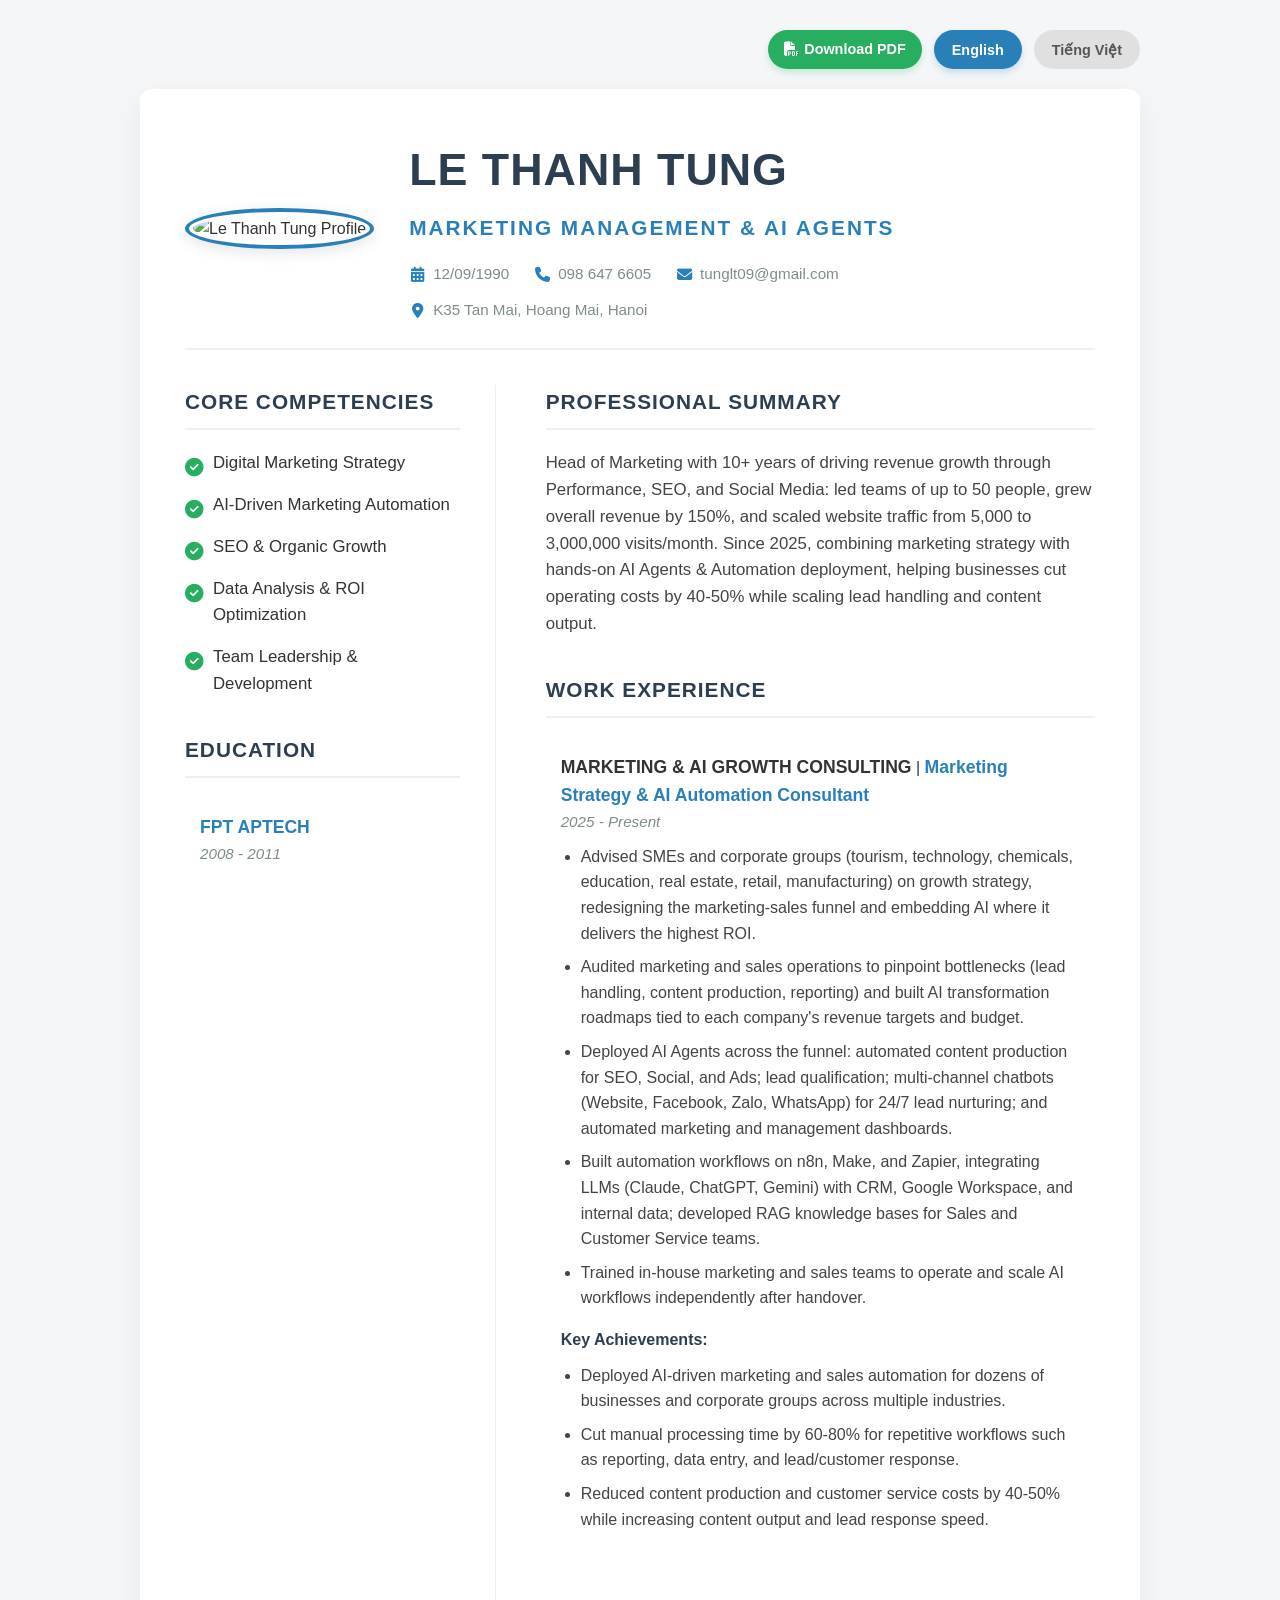
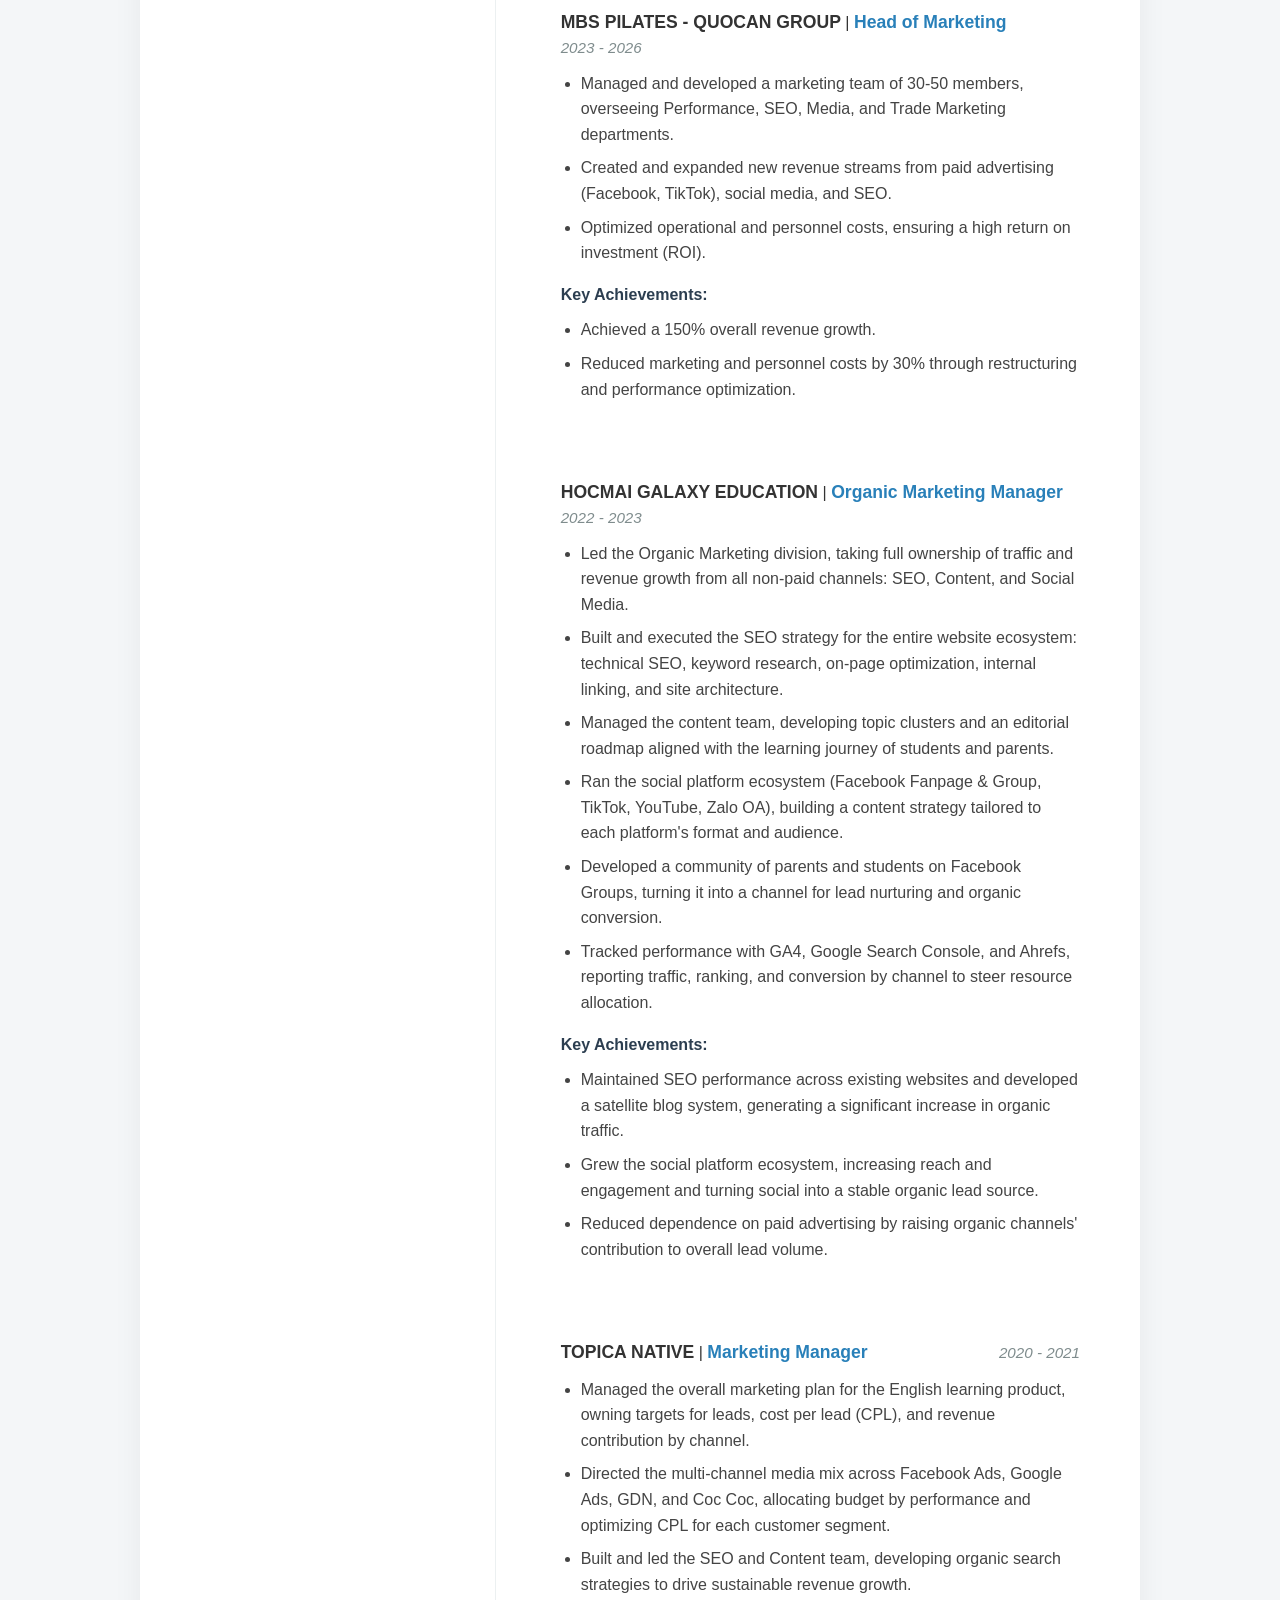
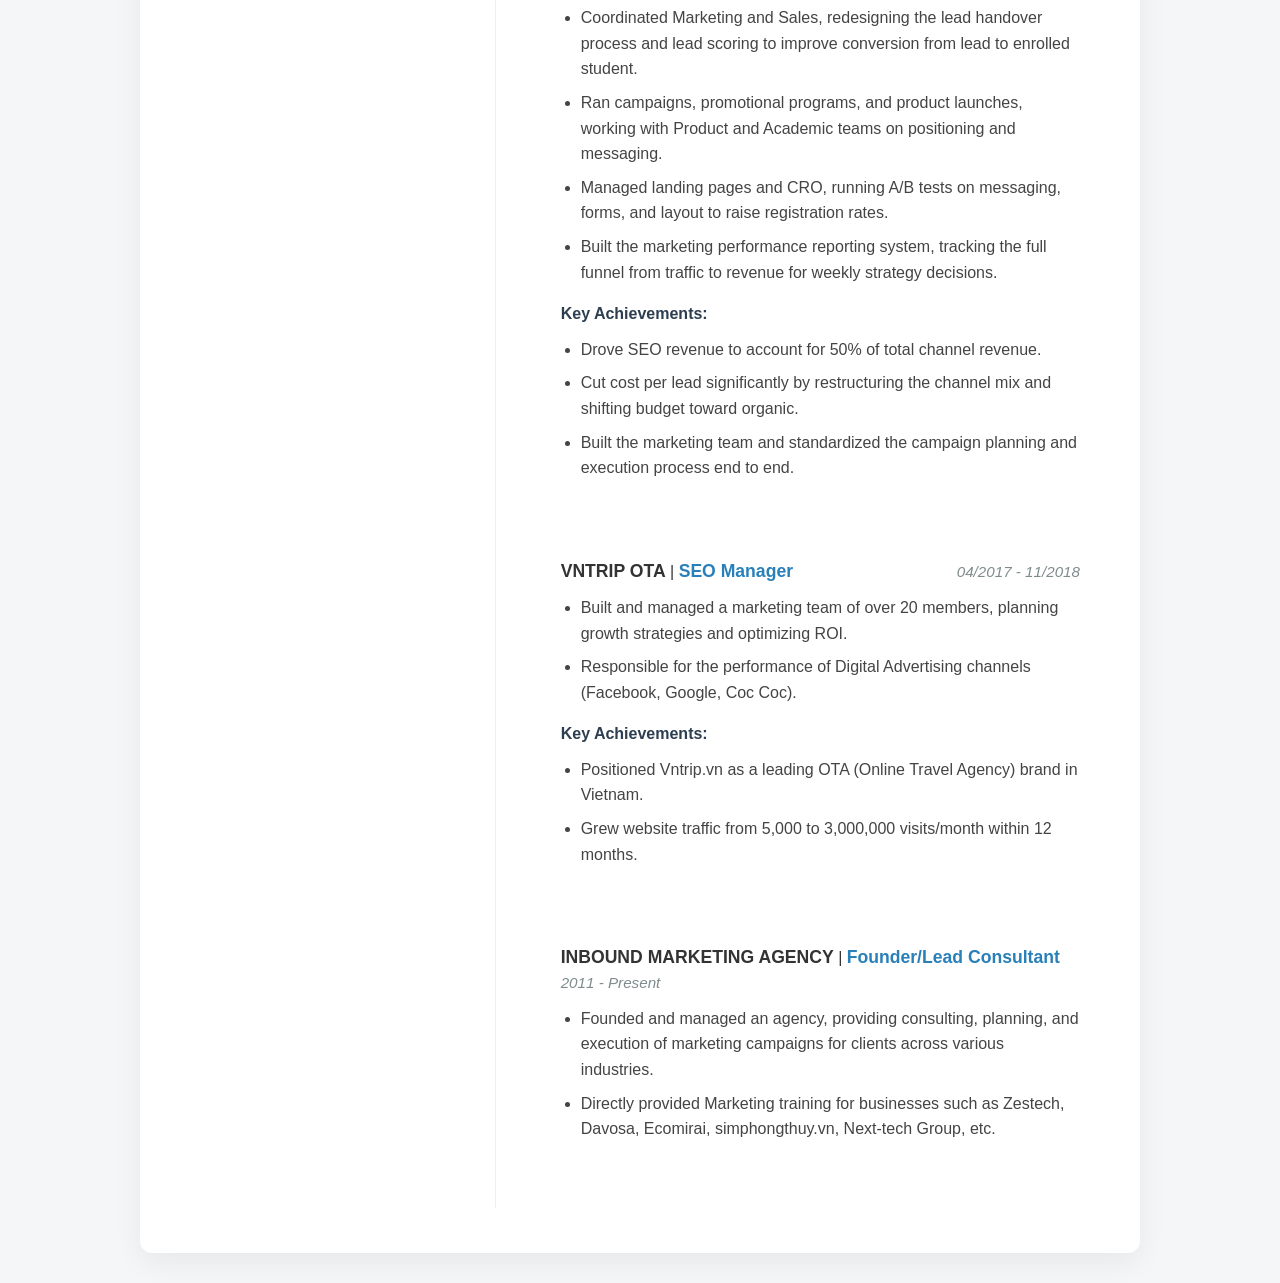
==== index.html @ e9c4f75f "Initial commit: CV website (EN/VI) with PDF download" ====
<!DOCTYPE html>
<html lang="en">
<head>
    <meta charset="UTF-8">
    <meta name="viewport" content="width=device-width, initial-scale=1.0">
    <title>Resume - Le Thanh Tung</title>
    <link rel="stylesheet" href="styles.css">
    <link rel="stylesheet" href="https://cdnjs.cloudflare.com/ajax/libs/font-awesome/6.4.0/css/all.min.css">
</head>
<body>

<div class="lang-switch">
    <a id="btn-pdf" href="CV_LeThanhTung_EN.pdf" download class="pdf-download-btn"><i class="fa-solid fa-file-pdf"></i> <span data-i18n="download_pdf">Download PDF</span></a>
    <button id="btn-en" class="active" onclick="setLanguage('en')">English</button>
    <button id="btn-vi" onclick="setLanguage('vi')">Tiếng Việt</button>
</div>

<div class="container">
    <header>
        <div class="header-content">
            <div class="profile-pic-container">
                <img src="profile.jpg" alt="Le Thanh Tung Profile" class="profile-pic">
            </div>
            <div class="header-text">
                <h1 data-i18n="name">Le Thanh Tung</h1>
                <div class="title" data-i18n="job_title">MARKETING MANAGEMENT & AI AGENTS</div>
                <div class="contact-info">
                    <span><i class="fa-solid fa-calendar-days"></i> 12/09/1990</span>
                    <span><i class="fa-solid fa-phone"></i> 098 647 6605</span>
                    <span><i class="fa-solid fa-envelope"></i> tunglt09@gmail.com</span>
                    <span><i class="fa-solid fa-location-dot"></i> <span data-i18n="address">K35 Tan Mai, Hoang Mai, Hanoi</span></span>
                </div>
            </div>
        </div>
    </header>

    <div class="main-body">
        <aside class="sidebar">
            <section class="section-block">
                <h2 data-i18n="core_competencies">Core Competencies</h2>
                <div class="competencies-grid">
                    <div data-i18n="comp_2">Digital Marketing Strategy</div>
                    <div data-i18n="comp_1">AI-Driven Marketing Automation</div>
                    <div data-i18n="comp_3">SEO & Organic Growth</div>
                    <div data-i18n="comp_4">Data Analysis & ROI Optimization</div>
                    <div data-i18n="comp_5">Team Leadership & Development</div>
                </div>
            </section>
            <section class="section-block">
                <h2 data-i18n="education">Education</h2>
                <div class="job-entry">
                    <div class="job-header-vertical">
                        <span class="company-name" style="color: #2980b9;">FPT APTECH</span><br>
                        <span class="date">2008 - 2011</span>
                    </div>
                </div>
            </section>
        </aside>

        <main class="content">
            <section class="section-block">
                <h2 data-i18n="summary_title">Professional Summary</h2>
                <p data-i18n="summary_text" class="summary-p">Head of Marketing with 10+ years of driving revenue growth through Performance, SEO, and Social Media: led teams of up to 50 people, grew overall revenue by 150%, and scaled website traffic from 5,000 to 3,000,000 visits/month. Since 2025, combining marketing strategy with hands-on AI Agents & Automation deployment, helping businesses cut operating costs by 40-50% while scaling lead handling and content output.</p>
            </section>

            <section class="section-block">
                <h2 data-i18n="exp_title">Work Experience</h2>

                <div class="job-entry">
                    <div class="job-header">
                        <div><span class="company-name">MARKETING &amp; AI GROWTH CONSULTING</span> | <span class="job-title" data-i18n="job6_title">Marketing Strategy & AI Automation Consultant</span></div>
                        <div class="date" data-i18n="job6_date">2025 - Present</div>
                    </div>
                    <ul>
                        <li data-i18n="job6_desc1">Advised SMEs and corporate groups (tourism, technology, chemicals, education, real estate, retail, manufacturing) on growth strategy, redesigning the marketing-sales funnel and embedding AI where it delivers the highest ROI.</li>
                        <li data-i18n="job6_desc2">Audited marketing and sales operations to pinpoint bottlenecks (lead handling, content production, reporting) and built AI transformation roadmaps tied to each company's revenue targets and budget.</li>
                        <li data-i18n="job6_desc3">Deployed AI Agents across the funnel: automated content production for SEO, Social, and Ads; lead qualification; multi-channel chatbots (Website, Facebook, Zalo, WhatsApp) for 24/7 lead nurturing; and automated marketing and management dashboards.</li>
                        <li data-i18n="job6_desc4">Built automation workflows on n8n, Make, and Zapier, integrating LLMs (Claude, ChatGPT, Gemini) with CRM, Google Workspace, and internal data; developed RAG knowledge bases for Sales and Customer Service teams.</li>
                        <li data-i18n="job6_desc5">Trained in-house marketing and sales teams to operate and scale AI workflows independently after handover.</li>
                    </ul>
                    <div class="achievements" data-i18n="achievements">Key Achievements:</div>
                    <ul>
                        <li data-i18n="job6_ach1">Deployed AI-driven marketing and sales automation for dozens of businesses and corporate groups across multiple industries.</li>
                        <li data-i18n="job6_ach2">Cut manual processing time by 60-80% for repetitive workflows such as reporting, data entry, and lead/customer response.</li>
                        <li data-i18n="job6_ach3">Reduced content production and customer service costs by 40-50% while increasing content output and lead response speed.</li>
                    </ul>
                </div>

                <div class="job-entry">
                    <div class="job-header">
                        <div><span class="company-name">MBS PILATES - QUOCAN GROUP</span> | <span class="job-title" data-i18n="job1_title">Head of Marketing</span></div>
                        <div class="date">2023 - 2026</div>
                    </div>
                    <ul>
                        <li data-i18n="job1_desc1">Managed and developed a marketing team of 30-50 members, overseeing Performance, SEO, Media, and Trade Marketing departments.</li>
                        <li data-i18n="job1_desc2">Created and expanded new revenue streams from paid advertising (Facebook, TikTok), social media, and SEO.</li>
                        <li data-i18n="job1_desc3">Optimized operational and personnel costs, ensuring a high return on investment (ROI).</li>
                    </ul>
                    <div class="achievements" data-i18n="achievements">Key Achievements:</div>
                    <ul>
                        <li data-i18n="job1_ach1">Achieved a 150% overall revenue growth.</li>
                        <li data-i18n="job1_ach2">Reduced marketing and personnel costs by 30% through restructuring and performance optimization.</li>
                    </ul>
                </div>

                <div class="job-entry">
                    <div class="job-header">
                        <div><span class="company-name">HOCMAI GALAXY EDUCATION</span> | <span class="job-title" data-i18n="job2_title">Organic Marketing Manager</span></div>
                        <div class="date">2022 - 2023</div>
                    </div>
                    <ul>
                        <li data-i18n="job2_desc1">Led the Organic Marketing division, taking full ownership of traffic and revenue growth from all non-paid channels: SEO, Content, and Social Media.</li>
                        <li data-i18n="job2_desc2">Built and executed the SEO strategy for the entire website ecosystem: technical SEO, keyword research, on-page optimization, internal linking, and site architecture.</li>
                        <li data-i18n="job2_desc3">Managed the content team, developing topic clusters and an editorial roadmap aligned with the learning journey of students and parents.</li>
                        <li data-i18n="job2_desc4">Ran the social platform ecosystem (Facebook Fanpage & Group, TikTok, YouTube, Zalo OA), building a content strategy tailored to each platform's format and audience.</li>
                        <li data-i18n="job2_desc5">Developed a community of parents and students on Facebook Groups, turning it into a channel for lead nurturing and organic conversion.</li>
                        <li data-i18n="job2_desc6">Tracked performance with GA4, Google Search Console, and Ahrefs, reporting traffic, ranking, and conversion by channel to steer resource allocation.</li>
                    </ul>
                    <div class="achievements" data-i18n="achievements">Key Achievements:</div>
                    <ul>
                        <li data-i18n="job2_ach1">Maintained SEO performance across existing websites and developed a satellite blog system, generating a significant increase in organic traffic.</li>
                        <li data-i18n="job2_ach2">Grew the social platform ecosystem, increasing reach and engagement and turning social into a stable organic lead source.</li>
                        <li data-i18n="job2_ach3">Reduced dependence on paid advertising by raising organic channels' contribution to overall lead volume.</li>
                    </ul>
                </div>

                <div class="job-entry">
                    <div class="job-header">
                        <div><span class="company-name">TOPICA NATIVE</span> | <span class="job-title" data-i18n="job5_title">Marketing Manager</span></div>
                        <div class="date">2020 - 2021</div>
                    </div>
                    <ul>
                        <li data-i18n="job5_desc1">Managed the overall marketing plan for the English learning product, owning targets for leads, cost per lead (CPL), and revenue contribution by channel.</li>
                        <li data-i18n="job5_desc2">Directed the multi-channel media mix across Facebook Ads, Google Ads, GDN, and Coc Coc, allocating budget by performance and optimizing CPL for each customer segment.</li>
                        <li data-i18n="job5_desc3">Built and led the SEO and Content team, developing organic search strategies to drive sustainable revenue growth.</li>
                        <li data-i18n="job5_desc4">Coordinated Marketing and Sales, redesigning the lead handover process and lead scoring to improve conversion from lead to enrolled student.</li>
                        <li data-i18n="job5_desc5">Ran campaigns, promotional programs, and product launches, working with Product and Academic teams on positioning and messaging.</li>
                        <li data-i18n="job5_desc6">Managed landing pages and CRO, running A/B tests on messaging, forms, and layout to raise registration rates.</li>
                        <li data-i18n="job5_desc7">Built the marketing performance reporting system, tracking the full funnel from traffic to revenue for weekly strategy decisions.</li>
                    </ul>
                    <div class="achievements" data-i18n="achievements">Key Achievements:</div>
                    <ul>
                        <li data-i18n="job5_ach1">Drove SEO revenue to account for 50% of total channel revenue.</li>
                        <li data-i18n="job5_ach2">Cut cost per lead significantly by restructuring the channel mix and shifting budget toward organic.</li>
                        <li data-i18n="job5_ach3">Built the marketing team and standardized the campaign planning and execution process end to end.</li>
                    </ul>
                </div>

                <div class="job-entry">
                    <div class="job-header">
                        <div><span class="company-name">VNTRIP OTA</span> | <span class="job-title" data-i18n="job3_title">SEO Manager</span></div>
                        <div class="date">04/2017 - 11/2018</div>
                    </div>
                    <ul>
                        <li data-i18n="job3_desc1">Built and managed a marketing team of over 20 members, planning growth strategies and optimizing ROI.</li>
                        <li data-i18n="job3_desc2">Responsible for the performance of Digital Advertising channels (Facebook, Google, Coc Coc).</li>
                    </ul>
                    <div class="achievements" data-i18n="achievements">Key Achievements:</div>
                    <ul>
                        <li data-i18n="job3_ach2">Positioned Vntrip.vn as a leading OTA (Online Travel Agency) brand in Vietnam.</li>
                        <li data-i18n="job3_ach3">Grew website traffic from 5,000 to 3,000,000 visits/month within 12 months.</li>
                    </ul>
                </div>

                <div class="job-entry">
                    <div class="job-header">
                        <div><span class="company-name">INBOUND MARKETING AGENCY</span> | <span class="job-title" data-i18n="job4_title">Founder/Lead Consultant</span></div>
                        <div class="date" data-i18n="job4_date">2011 - Present</div>
                    </div>
                    <ul>
                        <li data-i18n="job4_desc1">Founded and managed an agency, providing consulting, planning, and execution of marketing campaigns for clients across various industries.</li>
                        <li data-i18n="job4_desc2">Directly provided Marketing training for businesses such as Zestech, Davosa, Ecomirai, simphongthuy.vn, Next-tech Group, etc.</li>
                    </ul>
                </div>


            </section>
        </main>
    </div>
</div>

<script src="script.js"></script>
</body>
</html>
---- styles.css ----
/* styles.css */
@import url('https://fonts.googleapis.com/css2?family=Segoe+UI:wght@400;600;700&display=swap');

:root {
    --primary-color: #2c3e50;
    --accent-color: #2980b9;
    --text-color: #333;
    --light-text: #7f8c8d;
    --bg-color: #f4f6f8;
    --card-bg: #fff;
    --border-color: #ecf0f1;
}

body {
    font-family: 'Segoe UI', Tahoma, Geneva, Verdana, sans-serif;
    line-height: 1.6;
    color: var(--text-color);
    max-width: 1000px;
    margin: 0 auto;
    padding: 30px;
    background-color: var(--bg-color);
}

.lang-switch {
    display: flex;
    justify-content: flex-end;
    margin-bottom: 20px;
    gap: 12px;
}

.lang-switch button {
    background-color: #e0e0e0;
    border: none;
    padding: 8px 18px;
    border-radius: 20px;
    cursor: pointer;
    font-weight: 600;
    font-size: 0.9em;
    color: #555;
    transition: all 0.3s ease;
}

.lang-switch button:hover {
    background-color: #d0d0d0;
}

.lang-switch button.active {
    background-color: var(--accent-color);
    color: white;
    box-shadow: 0 4px 6px rgba(41, 128, 185, 0.2);
}

.pdf-download-btn {
    background-color: #27ae60;
    color: white;
    border: none;
    padding: 8px 16px;
    border-radius: 20px;
    font-weight: 600;
    font-size: 0.9em;
    text-decoration: none;
    display: inline-flex;
    align-items: center;
    gap: 6px;
    transition: all 0.3s ease;
    box-shadow: 0 4px 6px rgba(39, 174, 96, 0.2);
}

.pdf-download-btn:hover {
    background-color: #219653;
    transform: translateY(-1px);
}

.container {
    background-color: var(--card-bg);
    padding: 45px;
    border-radius: 12px;
    box-shadow: 0 10px 30px rgba(0,0,0,0.06);
}

header {
    border-bottom: 2px solid var(--border-color);
    padding-bottom: 25px;
    margin-bottom: 35px;
}

.header-content {
    display: flex;
    align-items: center;
    gap: 35px;
}

.profile-pic-container {
    flex-shrink: 0;
}

.profile-pic {
    width: 160px;
    height: 160px;
    border-radius: 50%;
    object-fit: cover;
    border: 4px solid var(--accent-color);
    padding: 4px;
    box-shadow: 0 4px 15px rgba(0,0,0,0.1);
}

.header-text {
    flex-grow: 1;
}

h1 {
    color: var(--primary-color);
    font-size: 2.8em;
    margin: 0 0 5px 0;
    text-transform: uppercase;
    letter-spacing: 1px;
}

.title {
    font-size: 1.3em;
    color: var(--accent-color);
    font-weight: bold;
    letter-spacing: 2px;
    margin-bottom: 18px;
}

.contact-info {
    display: flex;
    flex-wrap: wrap;
    gap: 12px 25px;
    font-size: 0.95em;
    color: var(--light-text);
}

.contact-info span {
    display: flex;
    align-items: center;
}

.contact-info span i {
    color: var(--accent-color);
    margin-right: 8px;
    width: 16px;
    text-align: center;
}

.main-body {
    display: flex;
    gap: 50px;
}

.sidebar {
    flex: 1;
    min-width: 250px;
    border-right: 1px solid var(--border-color);
    padding-right: 35px;
}

.content {
    flex: 2;
}

h2 {
    color: var(--primary-color);
    border-bottom: 2px solid var(--border-color);
    padding-bottom: 10px;
    margin-top: 0;
    margin-bottom: 20px;
    font-size: 1.3em;
    text-transform: uppercase;
    letter-spacing: 1px;
}

.section-block {
    margin-bottom: 35px;
}

.summary-p {
    font-size: 1.05em;
    color: #444;
}

.job-entry {
    margin-bottom: 30px;
    position: relative;
    padding: 15px;
    border-radius: 8px;
    transition: background-color 0.3s ease, transform 0.2s ease;
}

.job-entry:hover {
    background-color: #f8fafc;
    transform: translateX(5px);
}

.job-header {
    display: flex;
    justify-content: space-between;
    align-items: baseline;
    margin-bottom: 8px;
    flex-wrap: wrap;
}

.job-title {
    font-weight: bold;
    font-size: 1.1em;
    color: var(--accent-color);
}

.company-name {
    font-weight: bold;
    font-size: 1.1em;
    color: var(--text-color);
}

.date {
    font-style: italic;
    color: var(--light-text);
    font-size: 0.95em;
    font-weight: 500;
}

ul {
    margin-top: 10px;
    padding-left: 20px;
}

li {
    margin-bottom: 8px;
    color: #444;
}

.competencies-grid {
    display: flex;
    flex-direction: column;
    gap: 15px;
}

.competencies-grid div {
    position: relative;
    padding-left: 28px;
    color: var(--text-color);
    font-weight: 500;
    font-size: 1.05em;
}

.competencies-grid div::before {
    content: '\f058'; 
    font-family: 'Font Awesome 6 Free';
    font-weight: 900;
    position: absolute;
    left: 0;
    top: 3px;
    color: #27ae60;
    font-size: 1.1em;
}

.achievements {
    font-weight: bold;
    margin-top: 15px;
    color: var(--primary-color);
}

@media (max-width: 768px) {
    .main-body {
        flex-direction: column;
    }
    .sidebar {
        border-right: none;
        padding-right: 0;
        border-bottom: 1px solid var(--border-color);
        padding-bottom: 20px;
        margin-bottom: 20px;
    }
    .header-content {
        flex-direction: column;
        text-align: center;
    }
    .contact-info {
        justify-content: center;
    }
}

@media print {
    @page {
        size: A4 portrait;
        margin: 12mm 14mm 12mm 14mm;
    }

    * {
        box-sizing: border-box;
        -webkit-print-color-adjust: exact !important;
        print-color-adjust: exact !important;
    }

    body {
        background: #ffffff !important;
        padding: 0 !important;
        margin: 0 !important;
        max-width: 100% !important;
        font-size: 9.1pt;
        line-height: 1.4;
        color: #2d3748;
    }

    .lang-switch {
        display: none !important;
    }

    .container {
        box-shadow: none !important;
        padding: 0 !important;
        border-radius: 0 !important;
        background: transparent !important;
    }

    header {
        display: flex !important;
        align-items: center !important;
        gap: 22px !important;
        padding-bottom: 14px !important;
        border-bottom: 2.5px solid #2980b9 !important;
        margin-bottom: 14px !important;
    }

    .header-content {
        display: flex !important;
        flex-direction: row !important;
        align-items: center !important;
        text-align: left !important;
        gap: 22px !important;
        width: 100% !important;
    }

    .profile-pic {
        width: 82px !important;
        height: 82px !important;
        border-radius: 50% !important;
        border: 3px solid #2980b9 !important;
        padding: 2px !important;
        box-shadow: none !important;
        flex-shrink: 0 !important;
    }

    h1 {
        font-size: 20pt !important;
        font-weight: 700 !important;
        color: #1a365d !important;
        margin: 0 0 2px 0 !important;
        letter-spacing: 0.5px !important;
    }

    .title {
        font-size: 10.5pt !important;
        font-weight: 700 !important;
        color: #2980b9 !important;
        letter-spacing: 1.2px !important;
        margin-bottom: 6px !important;
    }

    .contact-info {
        display: flex !important;
        flex-wrap: wrap !important;
        gap: 4px 18px !important;
        font-size: 8.8pt !important;
        color: #4a5568 !important;
        justify-content: flex-start !important;
    }

    .contact-info span {
        display: inline-flex !important;
        align-items: center !important;
    }

    .contact-info i {
        color: #2980b9 !important;
        margin-right: 6px !important;
        font-size: 9pt !important;
    }

    .main-body {
        display: flex !important;
        flex-direction: row !important;
        gap: 22px !important;
    }

    .sidebar {
        flex: 0 0 195px !important;
        min-width: 195px !important;
        border-right: 1px solid #ecf0f1 !important;
        padding-right: 18px !important;
        border-bottom: none !important;
        padding-bottom: 0 !important;
        margin-bottom: 0 !important;
    }

    .content {
        flex: 1 !important;
    }

    h2 {
        font-size: 10.5pt !important;
        font-weight: 700 !important;
        color: #1a365d !important;
        letter-spacing: 0.8px !important;
        border-bottom: 1.5px solid #2980b9 !important;
        padding-bottom: 3px !important;
        margin: 0 0 8px 0 !important;
    }

    .section-block {
        margin-bottom: 14px !important;
    }

    .summary-p {
        margin: 0 !important;
        font-size: 8.9pt !important;
        line-height: 1.4 !important;
        color: #334155 !important;
        text-align: justify !important;
    }

    .job-entry {
        margin-bottom: 11px !important;
        padding: 0 !important;
        break-inside: avoid !important;
        page-break-inside: avoid !important;
        background: transparent !important;
        transform: none !important;
    }

    .job-entry:hover {
        background-color: transparent !important;
        transform: none !important;
    }

    .job-header {
        display: flex !important;
        justify-content: space-between !important;
        align-items: baseline !important;
        margin-bottom: 3px !important;
        padding-bottom: 2px !important;
        border-bottom: 1px dashed #e2e8f0 !important;
    }

    .company-name {
        font-weight: 700 !important;
        font-size: 9.3pt !important;
        color: #0f172a !important;
    }

    .job-title {
        font-weight: 600 !important;
        font-size: 9.1pt !important;
        color: #2563eb !important;
    }

    .date {
        font-size: 8.5pt !important;
        color: #64748b !important;
        font-style: italic !important;
        font-weight: 500 !important;
        white-space: nowrap !important;
    }

    ul {
        margin: 3px 0 3px 0 !important;
        padding-left: 17px !important;
    }

    li {
        font-size: 8.6pt !important;
        line-height: 1.38 !important;
        margin-bottom: 2.5px !important;
        color: #334155 !important;
    }

    .achievements {
        font-size: 8.6pt !important;
        font-weight: 700 !important;
        color: #1e293b !important;
        margin-top: 4px !important;
        margin-bottom: 2px !important;
    }

    .competencies-grid {
        gap: 6px !important;
    }

    .competencies-grid div {
        font-size: 8.6pt !important;
        padding-left: 20px !important;
        line-height: 1.3 !important;
        font-weight: 600 !important;
    }

    .competencies-grid div::before {
        font-size: 9pt !important;
        top: 2px !important;
    }
}
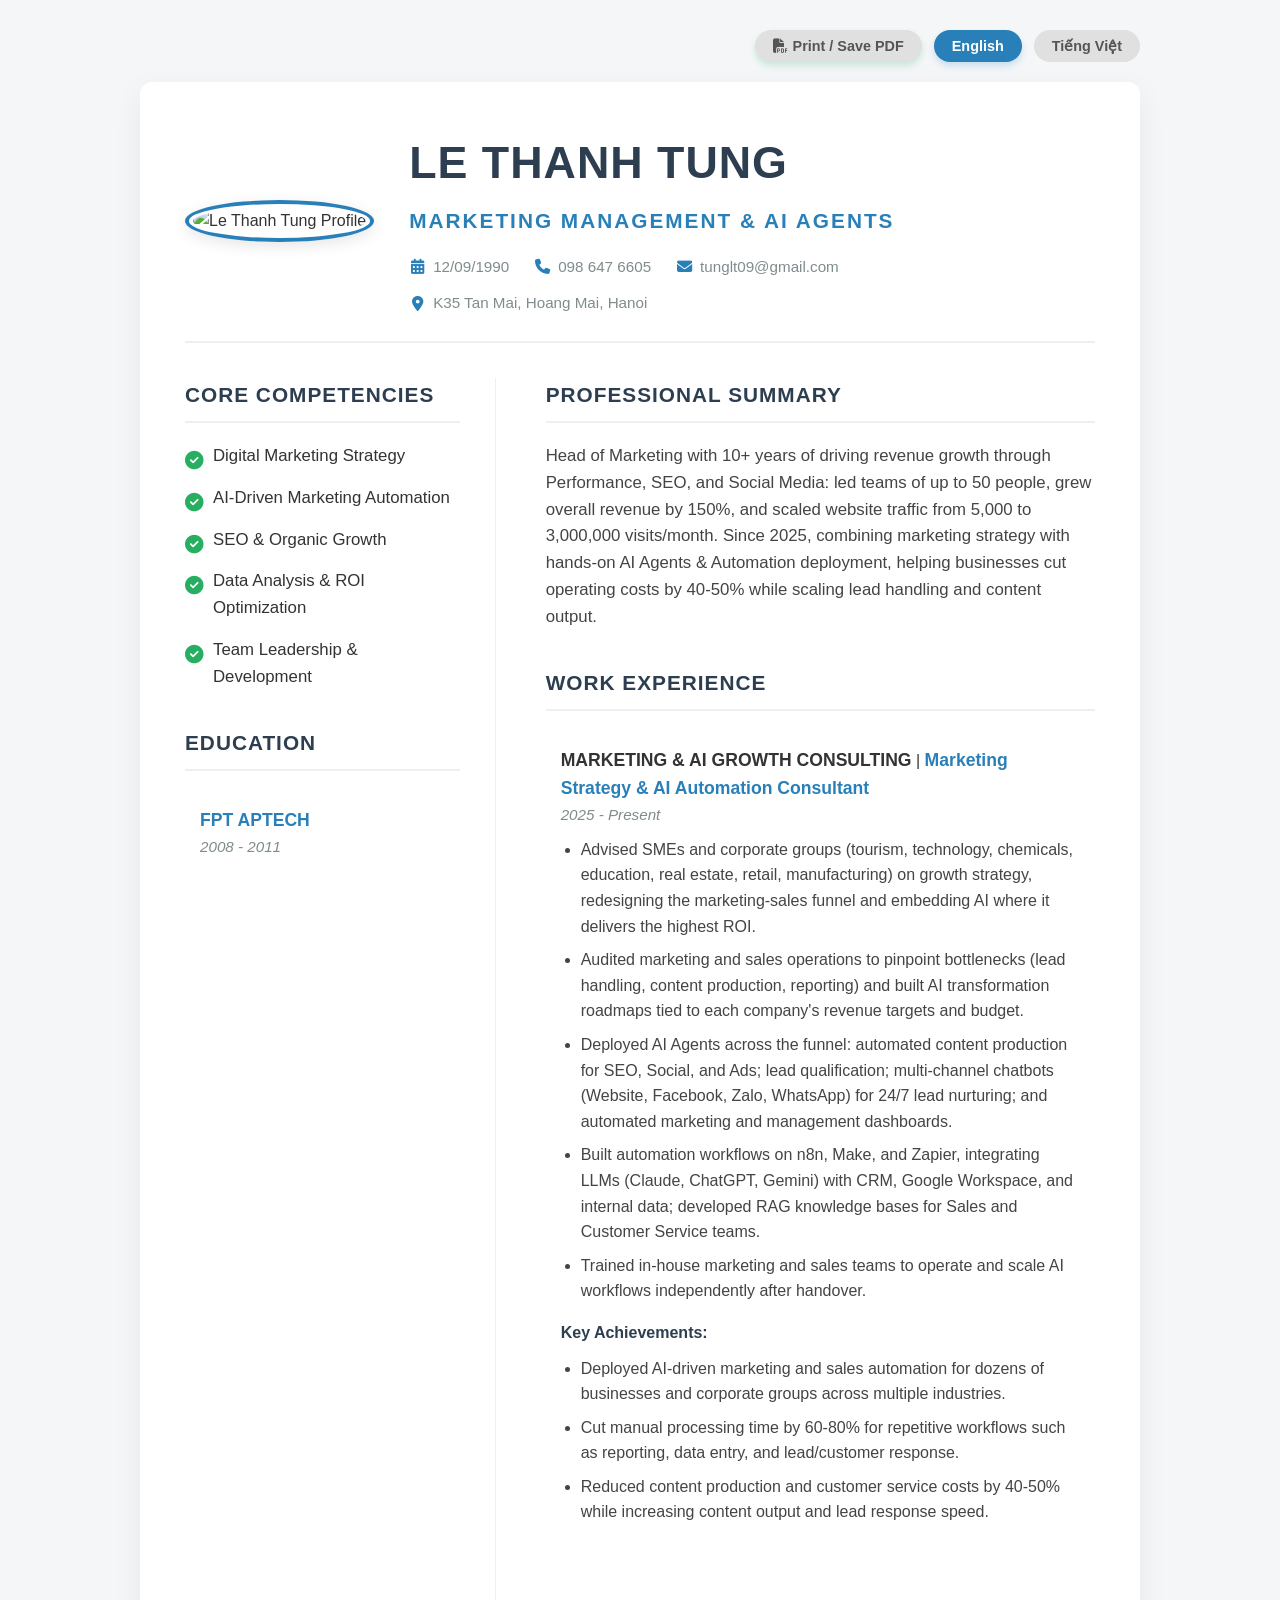
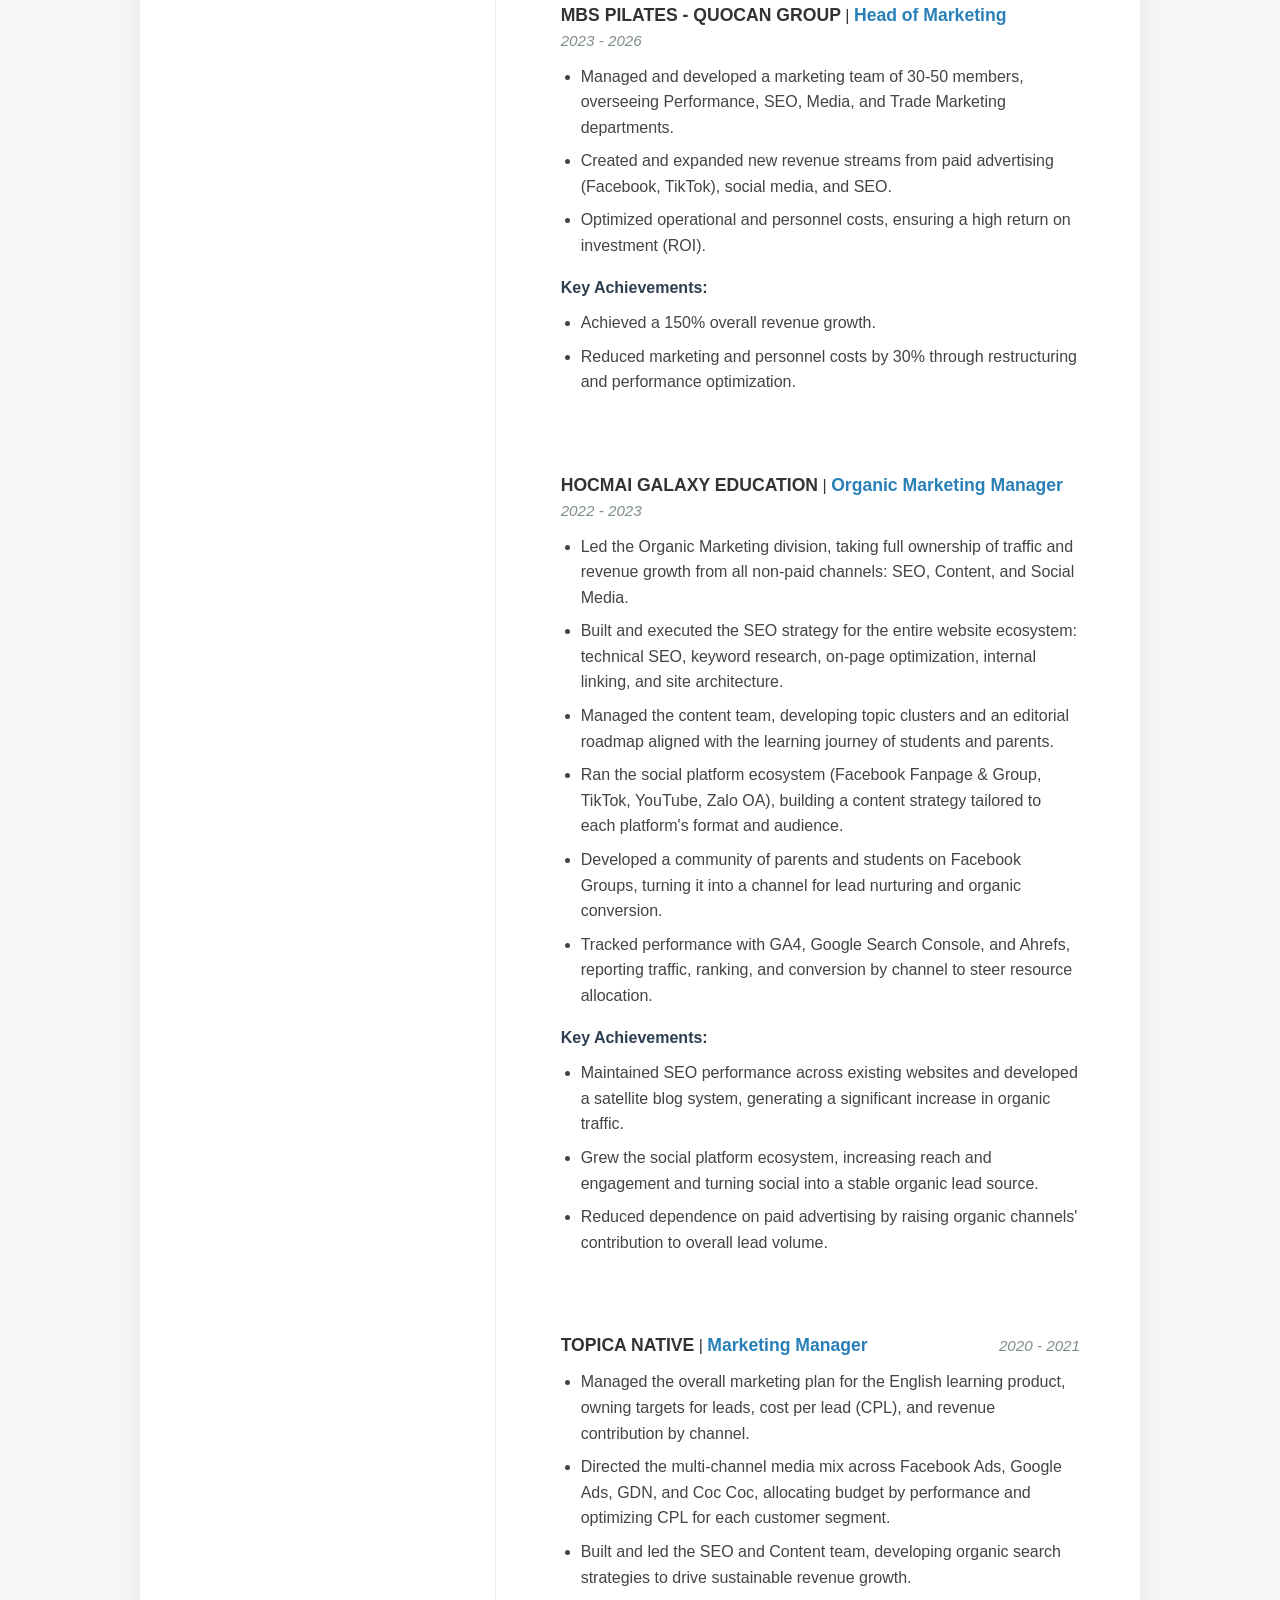
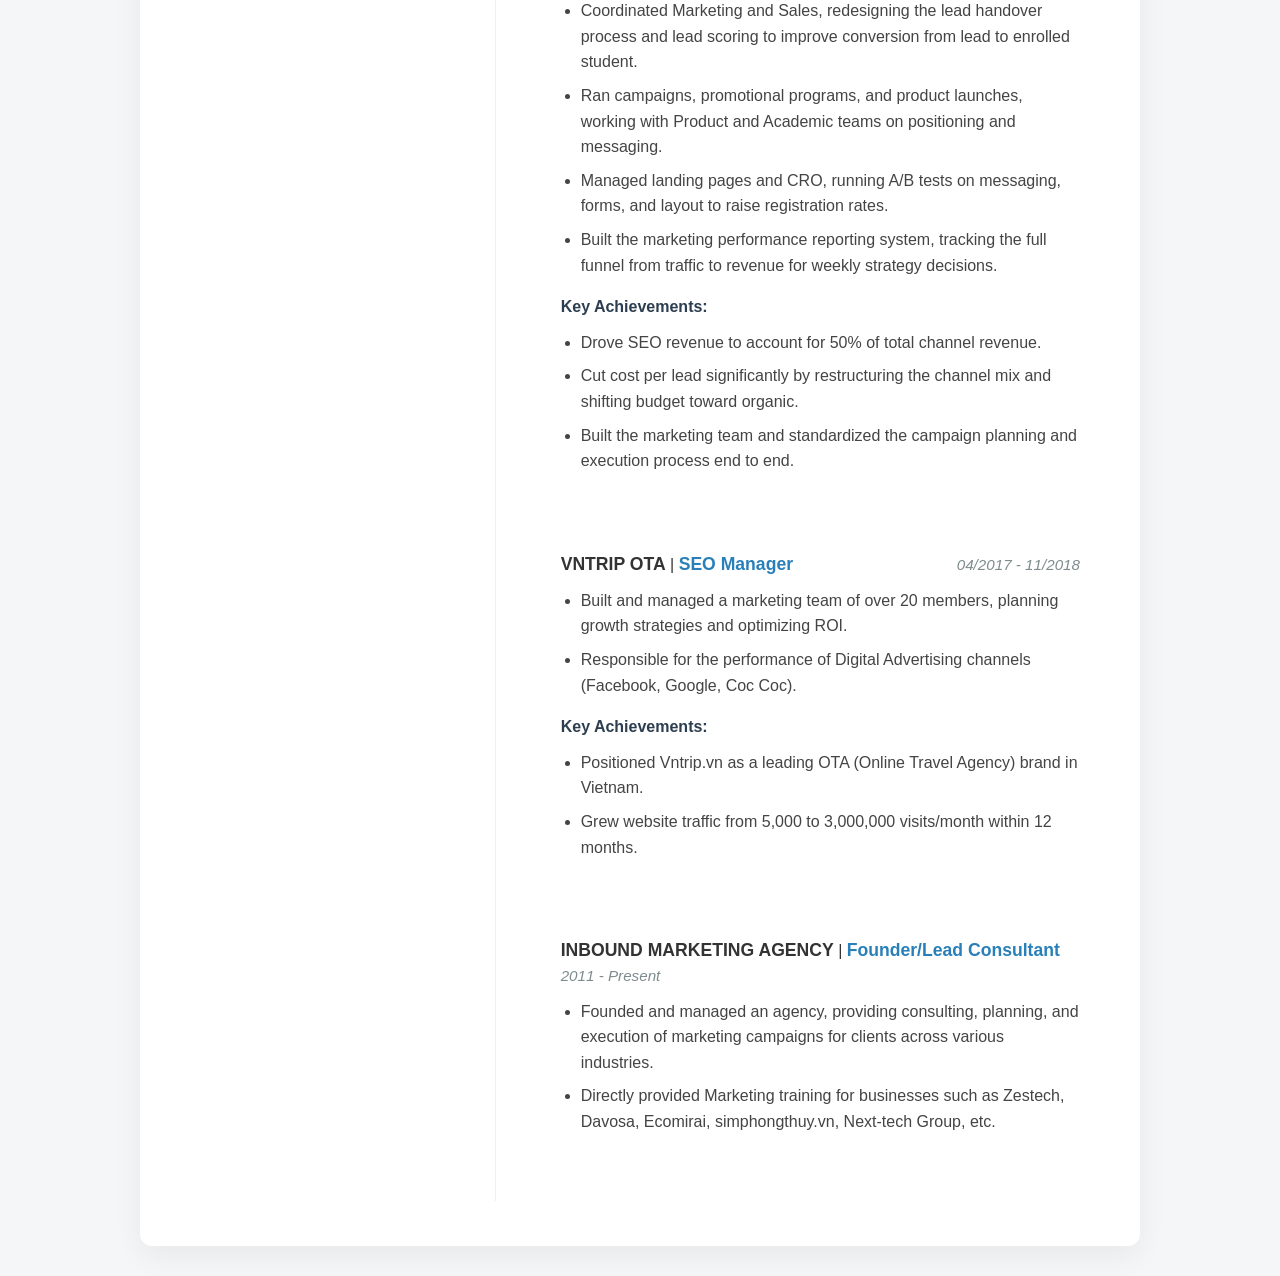
==== commit 9bff8e0d: "Export PDF via browser print dialog (no static PDF files needed)" ====
--- a/index.html
+++ b/index.html
@@ -10,7 +10,7 @@
 <body>
 
 <div class="lang-switch">
-    <a id="btn-pdf" href="CV_LeThanhTung_EN.pdf" download class="pdf-download-btn"><i class="fa-solid fa-file-pdf"></i> <span data-i18n="download_pdf">Download PDF</span></a>
+    <button id="btn-pdf" onclick="window.print()" class="pdf-download-btn"><i class="fa-solid fa-file-pdf"></i> <span data-i18n="download_pdf">Print / Save PDF</span></button>
     <button id="btn-en" class="active" onclick="setLanguage('en')">English</button>
     <button id="btn-vi" onclick="setLanguage('vi')">Tiếng Việt</button>
 </div>
